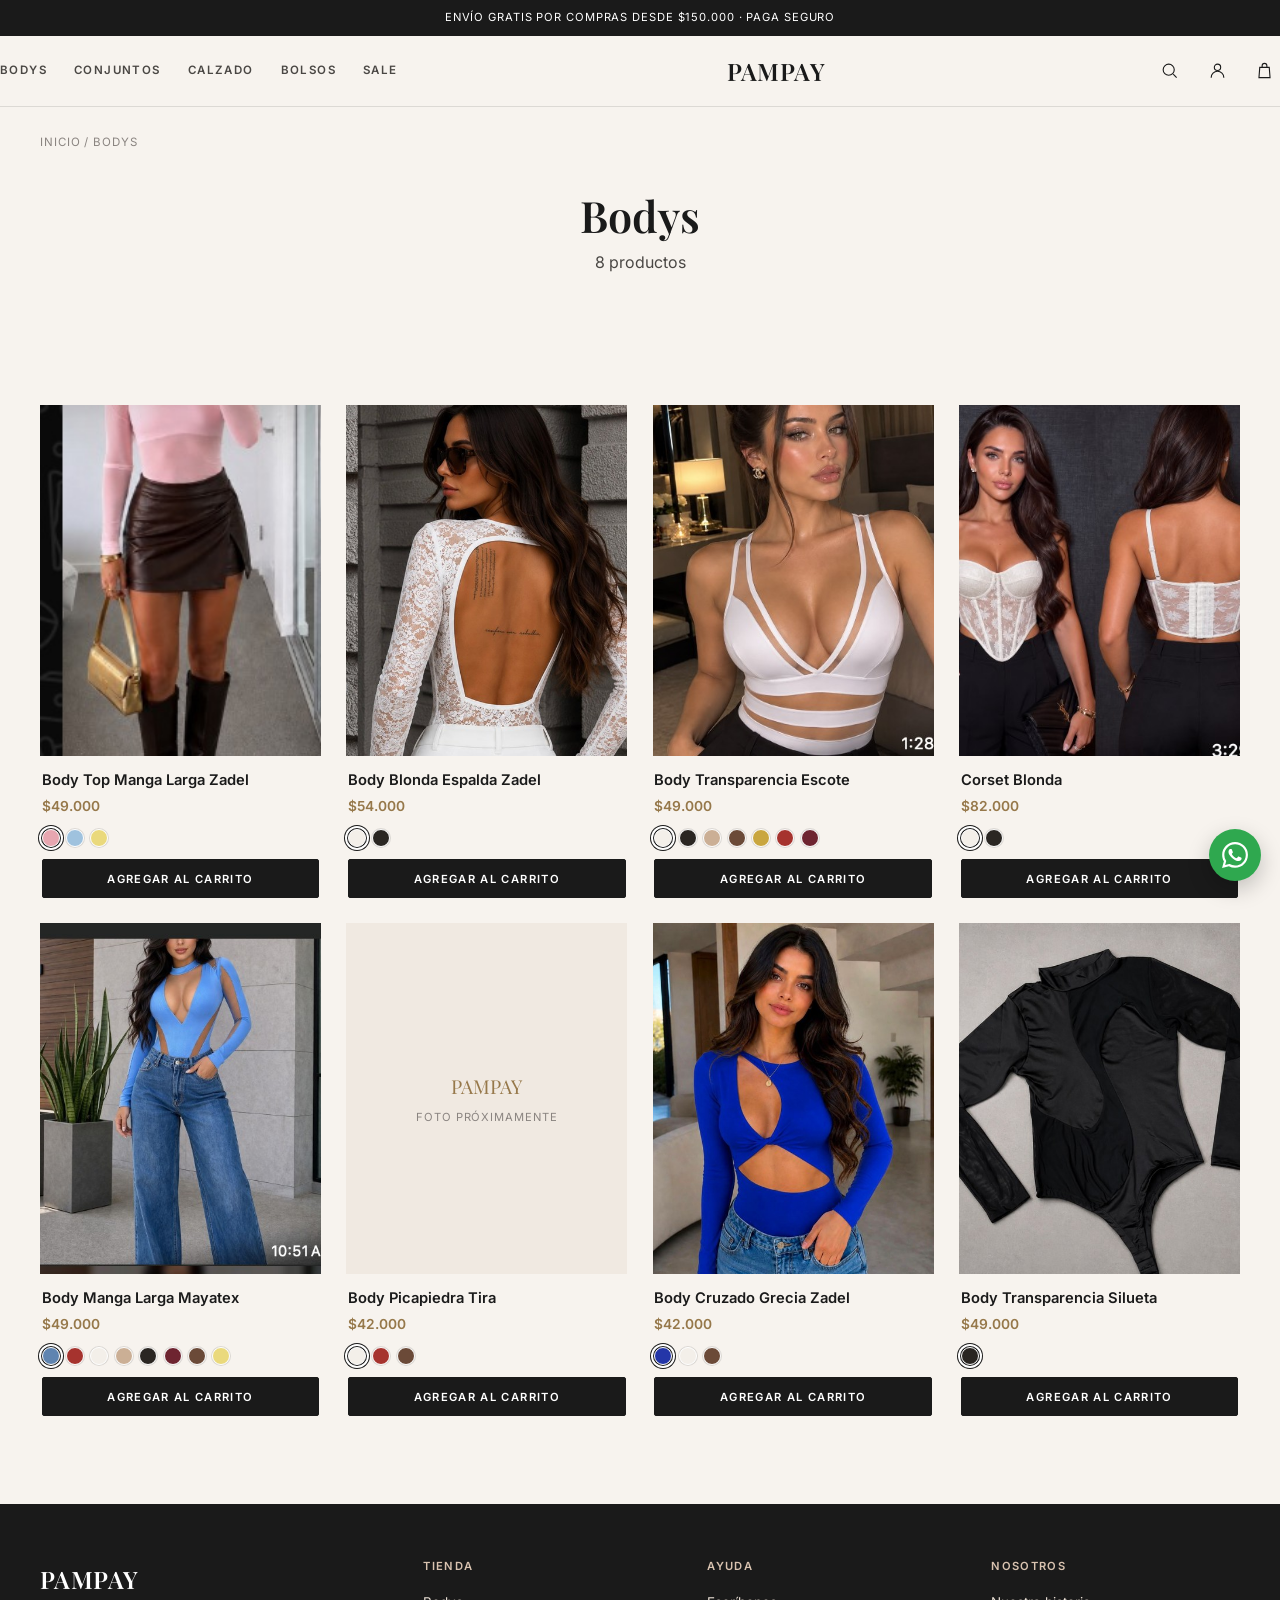
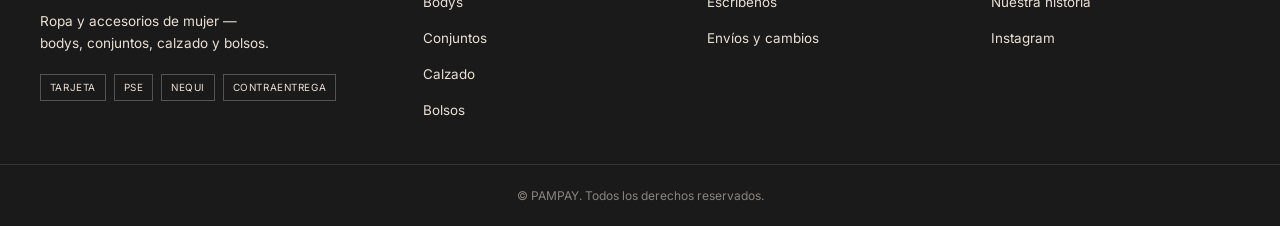
==== categoria.html @ c7ea90ad "Rediseño premium PAMPAY: cart, checkout, categorías y páginas de producto" ====
<!doctype html>
<html lang="es">
<head>
<meta charset="UTF-8">
<meta name="viewport" content="width=device-width, initial-scale=1.0">
<title>PAMPAY — Categoría</title>
<link rel="preconnect" href="https://fonts.googleapis.com">
<link rel="preconnect" href="https://fonts.gstatic.com" crossorigin>
<link rel="stylesheet" href="https://fonts.googleapis.com/css2?family=Playfair+Display:ital,wght@0,500;0,600;1,500;1,600&family=Inter:wght@400;500;600;700&display=swap">
<link rel="stylesheet" href="assets/css/style.css?v=3">
</head>
<body>
<svg style="display:none" aria-hidden="true">
  <symbol id="ic-whatsapp" viewBox="0 0 24 24"><path d="M17.472 14.382c-.297-.149-1.758-.867-2.03-.967-.273-.099-.471-.148-.67.15-.197.297-.767.966-.94 1.164-.173.199-.347.223-.644.075-.297-.15-1.255-.463-2.39-1.475-.883-.788-1.48-1.761-1.653-2.059-.173-.297-.018-.458.13-.606.134-.133.298-.347.446-.52.149-.174.198-.298.298-.497.099-.198.05-.371-.025-.52-.075-.149-.669-1.612-.916-2.207-.242-.579-.487-.5-.669-.51-.173-.008-.371-.01-.57-.01-.198 0-.52.074-.792.372-.272.297-1.04 1.016-1.04 2.479 0 1.462 1.065 2.875 1.213 3.074.149.198 2.096 3.2 5.077 4.487.709.306 1.262.489 1.694.625.712.227 1.36.195 1.871.118.571-.085 1.758-.719 2.006-1.413.248-.694.248-1.289.173-1.413-.074-.124-.272-.198-.57-.347m-5.421 7.403h-.004a9.87 9.87 0 01-5.031-1.378l-.361-.214-3.741.982.998-3.648-.235-.374a9.86 9.86 0 01-1.51-5.26c.001-5.45 4.436-9.884 9.888-9.884 2.64 0 5.122 1.03 6.988 2.898a9.825 9.825 0 012.893 6.994c-.003 5.45-4.437 9.884-9.885 9.884m8.413-18.297A11.815 11.815 0 0012.05 0C5.495 0 .16 5.335.157 11.892c0 2.096.547 4.142 1.588 5.945L.057 24l6.305-1.654a11.882 11.882 0 005.683 1.448h.005c6.554 0 11.89-5.335 11.893-11.893a11.821 11.821 0 00-3.48-8.413" fill="currentColor" stroke="none"/></symbol>
  <symbol id="ic-search" viewBox="0 0 24 24"><circle cx="11" cy="11" r="7"/><path d="M21 21l-4.3-4.3"/></symbol>
  <symbol id="ic-user" viewBox="0 0 24 24"><circle cx="12" cy="8" r="4"/><path d="M4 21c0-4.4 3.6-8 8-8s8 3.6 8 8"/></symbol>
  <symbol id="ic-bag" viewBox="0 0 24 24"><path d="M6 8h12l1 13H5L6 8z"/><path d="M9 8V6a3 3 0 016 0v2"/></symbol>
</svg>

<div class="announce"><p>Envío gratis por compras desde $150.000 · Paga seguro</p></div>

<header class="site">
  <div class="wrap topbar">
    <div class="side">
      <button class="menu-toggle" id="menuToggle" aria-label="Menú"><span></span><span></span><span></span></button>
      <nav class="links">
        <a href="categoria.html?cat=bodys" data-cat="bodys">Bodys</a>
        <a href="categoria.html?cat=conjuntos" data-cat="conjuntos">Conjuntos</a>
        <a href="categoria.html?cat=calzado" data-cat="calzado">Calzado</a>
        <a href="categoria.html?cat=bolsos" data-cat="bolsos">Bolsos</a>
        <a href="categoria.html?cat=sale" data-cat="sale">Sale</a>
      </nav>
    </div>
    <a class="brandmark" href="index.html">PAMPAY</a>
    <div class="side icons">
      <button class="icon-btn" id="searchToggle" aria-label="Buscar"><svg><use href="#ic-search"/></svg></button>
      <button class="icon-btn" id="accountBtn" aria-label="Cuenta"><svg><use href="#ic-user"/></svg></button>
      <button class="icon-btn" id="cartOpenBtn" aria-label="Carrito"><svg><use href="#ic-bag"/></svg><span class="cart-count" id="cartCount">0</span></button>
    </div>
  </div>
  <div class="wrap mobile-menu" id="mobileMenu">
    <a href="categoria.html?cat=bodys">Bodys</a>
    <a href="categoria.html?cat=conjuntos">Conjuntos</a>
    <a href="categoria.html?cat=calzado">Calzado</a>
    <a href="categoria.html?cat=bolsos">Bolsos</a>
    <a href="categoria.html?cat=sale">Sale</a>
  </div>
  <div class="wrap search-panel" id="searchPanel">
    <input type="text" id="searchInput" placeholder="Buscar productos…">
    <div class="search-results" id="searchResults"></div>
  </div>
</header>

<div class="wrap breadcrumb"><a href="index.html">Inicio</a> / <span id="crumbName">Categoría</span></div>

<div class="wrap cat-hero">
  <h1 id="catTitle">Categoría</h1>
  <p id="catSubtitle"></p>
</div>

<section id="catBody"><div class="wrap"><div class="product-grid" id="catProductGrid"></div></div></section>

<footer class="site">
  <div class="wrap foot-grid">
    <div class="foot-brand">
      <div class="brandmark">PAMPAY</div>
      <p>Ropa y accesorios de mujer — bodys, conjuntos, calzado y bolsos.</p>
      <div class="foot-payments"><span>Tarjeta</span><span>PSE</span><span>Nequi</span><span>Contraentrega</span></div>
    </div>
    <div><h4>Tienda</h4><ul>
      <li><a href="categoria.html?cat=bodys">Bodys</a></li>
      <li><a href="categoria.html?cat=conjuntos">Conjuntos</a></li>
      <li><a href="categoria.html?cat=calzado">Calzado</a></li>
      <li><a href="categoria.html?cat=bolsos">Bolsos</a></li>
    </ul></div>
    <div><h4>Ayuda</h4><ul>
      <li><a href="#" id="supportWaBtn" target="_blank" rel="noopener">Escríbenos</a></li>
      <li><a href="checkout.html">Envíos y cambios</a></li>
    </ul></div>
    <div><h4>Nosotros</h4><ul>
      <li><a href="#">Nuestra historia</a></li>
      <li><a href="https://instagram.com/pampay_col" target="_blank" rel="noopener">Instagram</a></li>
    </ul></div>
  </div>
  <div class="wrap foot-bottom">© PAMPAY. Todos los derechos reservados.</div>
</footer>

<a class="wa-float" id="waFloat" href="#" target="_blank" rel="noopener" aria-label="Escríbenos por WhatsApp">
  <svg viewBox="0 0 24 24" aria-hidden="true"><use href="#ic-whatsapp"/></svg>
</a>

<script src="assets/js/products.js?v=3"></script>
<script src="assets/js/cart.js?v=1"></script>
<script src="assets/js/render.js?v=1"></script>
<script src="assets/js/chrome.js?v=1"></script>
<script src="assets/js/category-page.js?v=1"></script>
</body>
</html>
---- assets/css/style.css ----
/* ============================================================
   PAMPAY — sistema de diseño premium/minimalista
   Paleta: crema / negro suave / nude / dorado. Mobile-first.
   ============================================================ */

:root{
  --cream:#F7F3EE;
  --cream-deep:#F0E9E1;
  --white:#FFFFFF;
  --ink:#1A1A1A;
  --ink-soft:#4A4744;
  --ink-faint:#8A8480;
  --nude:#D9C3B0;
  --nude-soft:#EAE0D5;
  --gold:#B8975A;
  --gold-deep:#96784A;
  --line:rgba(26,26,26,0.12);
  --line-soft:rgba(26,26,26,0.08);
  --danger:#8A3B2E;
  --radius:2px;
  --ease:cubic-bezier(.4,0,.2,1);
}

*{box-sizing:border-box;}
html{scroll-behavior:smooth;}
@media (prefers-reduced-motion: reduce){ html{scroll-behavior:auto;} }

body{
  margin:0; background:var(--cream); color:var(--ink);
  font-family:'Inter', -apple-system, BlinkMacSystemFont, 'Segoe UI', sans-serif;
  line-height:1.6; -webkit-font-smoothing:antialiased;
}
h1,h2,h3,h4{
  font-family:'Playfair Display', Georgia, serif; font-weight:600; margin:0;
  color:var(--ink); letter-spacing:0; line-height:1.15;
}
p{margin:0;}
a{color:inherit; text-decoration:none;}
img{max-width:100%; display:block;}
button{font-family:inherit;}
.wrap{max-width:1280px; margin:0 auto; padding:0 1.1rem;}
@media (min-width:768px){ .wrap{padding:0 2rem;} }
@media (min-width:1200px){ .wrap{padding:0 2.5rem;} }

.eyebrow, .uppercase{
  text-transform:uppercase; letter-spacing:.14em; font-size:.72rem; font-weight:600;
}

/* ---------- botones ---------- */
.btn{
  font-family:'Inter', sans-serif; font-weight:600; font-size:.78rem;
  text-transform:uppercase; letter-spacing:.12em;
  padding:.95rem 1.6rem; border-radius:var(--radius); border:1px solid var(--ink);
  cursor:pointer; display:inline-flex; align-items:center; justify-content:center; gap:.6rem;
  transition:background .3s var(--ease), color .3s var(--ease), border-color .3s var(--ease), opacity .3s var(--ease);
  background:transparent; color:var(--ink);
}
.btn.primary{background:var(--ink); color:var(--white);}
.btn.primary:hover{background:#000;}
.btn.gold{background:var(--gold); border-color:var(--gold); color:var(--white);}
.btn.gold:hover{background:var(--gold-deep); border-color:var(--gold-deep);}
.btn.ghost{background:transparent; color:var(--ink); border-color:var(--ink);}
.btn.ghost:hover{background:var(--ink); color:var(--white);}
.btn.on-dark{border-color:var(--white); color:var(--white);}
.btn.on-dark:hover{background:var(--white); color:var(--ink);}
.btn.block{width:100%;}
.btn.sm{padding:.7rem 1.1rem; font-size:.7rem;}
.btn:disabled{opacity:.45; cursor:not-allowed;}
.btn:disabled:hover{background:transparent; color:var(--ink);}

/* ============================================================
   Barra de anuncio
   ============================================================ */
.announce{background:var(--ink); color:var(--white); text-align:center; padding:.55rem 1rem;}
.announce p{font-size:.7rem; letter-spacing:.08em; text-transform:uppercase;}

/* ============================================================
   Header
   ============================================================ */
header.site{
  position:sticky; top:0; z-index:60; background:var(--cream);
  border-bottom:1px solid var(--line); transition:box-shadow .3s var(--ease);
}
header.site.scrolled{box-shadow:0 6px 20px rgba(26,26,26,0.06);}
.topbar{display:flex; align-items:center; justify-content:space-between; padding:1rem 0; gap:1rem; position:relative;}
.topbar .side{display:flex; align-items:center; gap:1.4rem; min-width:0;}
.topbar .side.icons{gap:1.1rem;}

.menu-toggle{display:flex; flex-direction:column; gap:5px; background:none; border:none; cursor:pointer; padding:.3rem;}
.menu-toggle span{width:22px; height:1.5px; background:var(--ink); display:block;}
@media (min-width:960px){ .menu-toggle{display:none;} }

nav.links{display:none; gap:1.7rem; align-items:center;}
nav.links a{font-size:.72rem; font-weight:600; text-transform:uppercase; letter-spacing:.12em; color:var(--ink-soft); padding:.3rem 0; border-bottom:1px solid transparent; transition:color .3s var(--ease), border-color .3s var(--ease);}
nav.links a:hover, nav.links a.active{color:var(--ink); border-color:var(--gold);}
@media (min-width:960px){ nav.links{display:flex;} }

.brandmark{font-family:'Playfair Display', serif; font-weight:600; font-size:1.5rem; letter-spacing:.02em; color:var(--ink); white-space:nowrap;}

.icon-btn{background:none; border:none; cursor:pointer; padding:.35rem; color:var(--ink); position:relative; display:inline-flex;}
.icon-btn svg{width:19px; height:19px; stroke:currentColor; fill:none; stroke-width:1.4;}
.cart-count{
  position:absolute; top:-4px; right:-6px; background:var(--gold); color:var(--white);
  font-size:.62rem; font-weight:700; width:16px; height:16px; border-radius:50%;
  display:flex; align-items:center; justify-content:center;
}

/* menú móvil desplegable */
.mobile-menu{display:none; flex-direction:column; padding:0 0 1.2rem; border-top:1px solid var(--line);}
.mobile-menu.open{display:flex;}
.mobile-menu a{padding:.85rem 0; font-size:.8rem; text-transform:uppercase; letter-spacing:.1em; font-weight:600; color:var(--ink-soft); border-bottom:1px solid var(--line-soft);}
@media (min-width:960px){ .mobile-menu{display:none !important;} }

/* buscador */
.search-panel{display:none; padding:1rem 0 1.3rem; border-top:1px solid var(--line);}
.search-panel.open{display:block;}
.search-panel input{
  width:100%; border:none; border-bottom:1px solid var(--ink); background:transparent;
  font-family:'Playfair Display', serif; font-size:1.3rem; padding:.5rem 0; outline:none; color:var(--ink);
}
.search-results{margin-top:1rem; display:grid; gap:.2rem; max-height:50vh; overflow:auto;}
.search-results a{display:flex; align-items:center; gap:.8rem; padding:.6rem .2rem; font-size:.85rem; color:var(--ink-soft);}
.search-results a:hover{color:var(--ink); background:var(--cream-deep);}
.search-results img{width:40px; height:50px; object-fit:cover;}
.search-empty{color:var(--ink-faint); font-size:.85rem; padding:.6rem .2rem;}

/* ============================================================
   Hero
   ============================================================ */
.hero{position:relative; height:88vh; min-height:440px; display:flex; align-items:center; justify-content:center; overflow:hidden; background:var(--ink);}
.hero img.hero-bg{position:absolute; inset:0; width:100%; height:100%; object-fit:cover; object-position:center 20%; opacity:.82;}
.hero::after{content:""; position:absolute; inset:0; background:linear-gradient(180deg, rgba(0,0,0,.15), rgba(0,0,0,.42));}
.hero-content{position:relative; z-index:1; text-align:center; color:var(--white); padding:0 1.2rem;}
.hero-content .eyebrow{color:var(--nude-soft); display:block; margin-bottom:1rem;}
.hero-content h1{font-size:clamp(2.4rem,7vw,4.6rem); color:var(--white); max-width:16ch; margin:0 auto;}
.hero-content .btn{margin-top:2rem;}

/* ============================================================
   Secciones genéricas
   ============================================================ */
section{padding:clamp(3.2rem,7vw,5.5rem) 0;}
.sec-head{text-align:center; max-width:44ch; margin:0 auto 2.6rem;}
.sec-head .eyebrow{color:var(--gold); display:block; margin-bottom:.6rem;}
.sec-head h2{font-size:clamp(1.7rem,3.4vw,2.5rem);}
.sec-head p{color:var(--ink-soft); margin-top:.8rem; font-size:.95rem;}

/* ---------- categorías ---------- */
.cat-grid{display:grid; grid-template-columns:1fr 1fr; gap:.9rem;}
@media (min-width:768px){ .cat-grid{grid-template-columns:repeat(4,1fr); gap:1.2rem;} }
.cat-card{position:relative; aspect-ratio:3/4; overflow:hidden; background:var(--nude-soft); display:block;}
.cat-card img{width:100%; height:100%; object-fit:cover; transition:transform .5s var(--ease);}
.cat-card:hover img{transform:scale(1.06);}
.cat-card .cat-label{
  position:absolute; top:1.1rem; left:1.1rem; color:var(--white); font-family:'Playfair Display', serif;
  font-size:1.15rem; text-shadow:0 2px 10px rgba(0,0,0,.35);
}
.cat-card.soon{background:var(--cream-deep);}
.cat-card.soon .cat-label{color:var(--ink); text-shadow:none;}
.cat-card .soon-badge{
  position:absolute; inset:0; display:flex; align-items:center; justify-content:center;
  background:rgba(247,243,238,.55); color:var(--ink-soft); font-size:.68rem; letter-spacing:.12em; text-transform:uppercase;
}
.cat-card.soon .soon-badge{background:transparent;}

/* ---------- carrusel productos ---------- */
.carousel-wrap{position:relative; margin-top:2.6rem;}
.carousel{display:flex; gap:1.1rem; overflow-x:auto; scroll-snap-type:x mandatory; padding-bottom:.5rem; scrollbar-width:none;}
.carousel::-webkit-scrollbar{display:none;}
.carousel .product-card{flex:0 0 62%; scroll-snap-align:start;}
@media (min-width:640px){ .carousel .product-card{flex-basis:38%;} }
@media (min-width:960px){ .carousel .product-card{flex-basis:23%;} }
.carousel-nav{display:none;}
@media (min-width:768px){
  .carousel-nav{display:flex; gap:.5rem; justify-content:flex-end; margin-bottom:1rem;}
  .carousel-nav button{width:38px; height:38px; border:1px solid var(--ink); background:var(--cream); cursor:pointer; display:flex; align-items:center; justify-content:center; transition:background .3s var(--ease), color .3s var(--ease);}
  .carousel-nav button:hover{background:var(--ink); color:var(--white);}
  .carousel-nav svg{width:16px; height:16px; stroke:currentColor; fill:none; stroke-width:1.6;}
}

/* ---------- product grid (categoría / bestsellers) ---------- */
.product-grid{display:grid; grid-template-columns:repeat(2,1fr); gap:1.4rem 1rem; margin-top:2.6rem;}
@media (min-width:768px){ .product-grid{grid-template-columns:repeat(4,1fr); gap:1.6rem;} }

/* ---------- product card ---------- */
.product-card{display:block;}
.product-media{display:block; position:relative; aspect-ratio:4/5; overflow:hidden; background:var(--nude-soft);}
.product-media img{position:absolute; inset:0; width:100%; height:100%; object-fit:cover; transition:opacity .35s var(--ease);}
.product-media img.img-2{opacity:0;}
.product-card:hover .product-media img.img-1{opacity:0;}
.product-card:hover .product-media img.img-2{opacity:1;}
.product-photo.placeholder{position:absolute; inset:0; display:flex; flex-direction:column; align-items:center; justify-content:center; gap:.4rem; color:var(--ink-faint); background:var(--cream-deep);}
.product-photo.placeholder span{font-family:'Playfair Display', serif; font-size:1.2rem; color:var(--gold-deep);}
.product-photo.placeholder small{font-size:.7rem; text-transform:uppercase; letter-spacing:.08em;}
.product-tag{
  position:absolute; top:.7rem; left:.7rem; background:var(--ink); color:var(--white);
  font-size:.62rem; text-transform:uppercase; letter-spacing:.1em; padding:.32rem .6rem;
}
.product-body{padding:.9rem .1rem 0;}
.product-body h3{font-size:.92rem; font-weight:600; line-height:1.35; font-family:'Inter',sans-serif;}
.product-price{font-size:.86rem; color:var(--gold-deep); margin-top:.3rem; font-weight:600;}
.product-detail{font-size:.78rem; color:var(--ink-soft); margin-top:.35rem; min-height:2.1rem;}
.swatch-row{display:flex; gap:.4rem; margin-top:.7rem; flex-wrap:wrap;}
.swatch{width:18px; height:18px; border-radius:50%; border:1px solid var(--white); box-shadow:0 0 0 1px var(--line); cursor:pointer; padding:0; transition:box-shadow .2s var(--ease);}
.swatch:hover{box-shadow:0 0 0 1px var(--ink);}
.swatch.active{box-shadow:0 0 0 1px var(--ink), 0 0 0 3px var(--white), 0 0 0 4px var(--ink);}
.product-cta{margin-top:.8rem; width:100%;}

/* ---------- banner editorial ---------- */
.editorial{position:relative; height:60vh; min-height:320px; display:flex; align-items:center; justify-content:center; overflow:hidden;}
.editorial img{position:absolute; inset:0; width:100%; height:100%; object-fit:cover;}
.editorial::after{content:""; position:absolute; inset:0; background:rgba(26,26,26,.32);}
.editorial blockquote{position:relative; z-index:1; color:var(--white); font-family:'Playfair Display', serif; font-size:clamp(1.4rem,4vw,2.4rem); text-align:center; max-width:22ch; margin:0 auto; padding:0 1.2rem; font-style:italic;}

/* ---------- arma tu outfit ---------- */
.outfit{display:grid; grid-template-columns:1fr; gap:1.6rem; align-items:center; margin-top:2.6rem;}
@media (min-width:860px){ .outfit{grid-template-columns:1fr 1fr; gap:3rem;} }
.outfit-photo{aspect-ratio:4/5; overflow:hidden; background:var(--nude-soft);}
.outfit-photo img{width:100%; height:100%; object-fit:cover;}
.outfit-items{display:grid; gap:1rem;}
.outfit-item{display:flex; gap:1rem; align-items:center; border:1px solid var(--line); padding:.9rem;}
.outfit-item img{width:56px; height:70px; object-fit:cover; background:var(--cream-deep);}
.outfit-item .oi-name{font-size:.85rem; font-weight:600;}
.outfit-item .oi-price{font-size:.8rem; color:var(--gold-deep); margin-top:.2rem;}
.outfit-item.soon{opacity:.55;}
.outfit-item .oi-soon{font-size:.65rem; text-transform:uppercase; letter-spacing:.1em; color:var(--ink-faint); margin-top:.2rem;}

/* ---------- beneficios ---------- */
.benefits{display:grid; grid-template-columns:1fr 1fr; gap:1.6rem; text-align:center;}
@media (min-width:768px){ .benefits{grid-template-columns:repeat(4,1fr);} }
.benefit{padding:0 .5rem;}
.benefit svg{width:30px; height:30px; stroke:var(--gold); fill:none; stroke-width:1.2; margin-bottom:.9rem;}
.benefit h4{font-family:'Inter',sans-serif; font-size:.78rem; text-transform:uppercase; letter-spacing:.08em; font-weight:600;}
.benefit p{font-size:.78rem; color:var(--ink-soft); margin-top:.4rem;}

/* ---------- instagram ---------- */
.insta-head{display:flex; flex-direction:column; align-items:center; gap:.4rem; text-align:center; margin-bottom:2rem;}
.insta-grid{display:grid; grid-template-columns:repeat(3,1fr); gap:.4rem;}
@media (min-width:768px){ .insta-grid{grid-template-columns:repeat(6,1fr);} }
.insta-grid a{position:relative; aspect-ratio:1/1; overflow:hidden; display:block;}
.insta-grid img{width:100%; height:100%; object-fit:cover; transition:transform .4s var(--ease);}
.insta-grid a:hover img{transform:scale(1.07);}

/* ---------- newsletter ---------- */
.newsletter{background:var(--nude-soft);}
.newsletter-inner{text-align:center; max-width:34rem; margin:0 auto;}
.newsletter-inner h2{font-size:clamp(1.5rem,3vw,2.1rem);}
.newsletter-inner p{color:var(--ink-soft); margin-top:.7rem; font-size:.92rem;}
.newsletter-form{display:flex; flex-direction:column; gap:.7rem; margin-top:1.6rem;}
@media (min-width:560px){ .newsletter-form{flex-direction:row;} }
.newsletter-form input{
  flex:1; border:1px solid var(--ink); background:var(--cream); padding:.9rem 1.1rem;
  font-size:.85rem; font-family:'Inter',sans-serif; outline:none;
}
.newsletter-note{font-size:.7rem; color:var(--ink-faint); margin-top:.9rem;}

/* ============================================================
   Footer
   ============================================================ */
footer.site{background:var(--ink); color:var(--nude-soft); padding:3.5rem 0 0;}
.foot-grid{display:grid; grid-template-columns:1fr 1fr; gap:2.2rem;}
@media (min-width:768px){ .foot-grid{grid-template-columns:1.4fr repeat(3,1fr);} }
.foot-brand .brandmark{color:var(--white);}
.foot-brand p{color:var(--nude-soft); margin-top:.8rem; font-size:.85rem; max-width:26ch;}
footer.site h4{font-size:.7rem; text-transform:uppercase; letter-spacing:.12em; color:var(--nude); margin-bottom:1rem; font-weight:600; font-family:'Inter',sans-serif;}
footer.site ul{list-style:none; padding:0; margin:0; display:grid; gap:.65rem;}
footer.site ul a{color:var(--nude-soft); font-size:.84rem;}
footer.site ul a:hover{color:var(--white);}
.foot-payments{display:flex; gap:.5rem; margin-top:1.2rem; flex-wrap:wrap;}
.foot-payments span{border:1px solid rgba(255,255,255,.25); color:var(--nude-soft); font-size:.62rem; letter-spacing:.06em; padding:.3rem .55rem; text-transform:uppercase;}
.foot-bottom{margin-top:2.6rem; padding:1.3rem 0; border-top:1px solid rgba(255,255,255,.12); font-size:.75rem; color:var(--ink-faint); text-align:center;}

/* ============================================================
   Carrito (drawer)
   ============================================================ */
.cart-overlay{position:fixed; inset:0; background:rgba(26,26,26,.4); z-index:90; opacity:0; pointer-events:none; transition:opacity .3s var(--ease);}
.cart-overlay.open{opacity:1; pointer-events:auto;}
.cart-drawer{
  position:fixed; top:0; right:0; height:100%; width:min(420px,92vw); background:var(--cream);
  z-index:91; transform:translateX(100%); transition:transform .35s var(--ease);
  display:flex; flex-direction:column;
}
.cart-drawer.open{transform:translateX(0);}
.cart-head{display:flex; align-items:center; justify-content:space-between; padding:1.3rem 1.4rem; border-bottom:1px solid var(--line);}
.cart-head h3{font-size:1.1rem;}
.cart-close{background:none; border:none; cursor:pointer; font-size:1.3rem; line-height:1; color:var(--ink);}
.cart-items{flex:1; overflow-y:auto; padding:1rem 1.4rem;}
.cart-empty{color:var(--ink-faint); font-size:.88rem; text-align:center; padding:3rem 1rem;}
.cart-line{display:flex; gap:.9rem; padding:1rem 0; border-bottom:1px solid var(--line-soft);}
.cart-line img{width:64px; height:80px; object-fit:cover; background:var(--nude-soft);}
.cart-line .cl-name{font-size:.85rem; font-weight:600;}
.cart-line .cl-meta{font-size:.75rem; color:var(--ink-soft); margin-top:.2rem;}
.cart-line .cl-price{font-size:.82rem; color:var(--gold-deep); margin-top:.4rem;}
.qty-stepper{display:inline-flex; align-items:center; border:1px solid var(--line); margin-top:.5rem;}
.qty-stepper button{width:26px; height:26px; background:none; border:none; cursor:pointer; font-size:.9rem;}
.qty-stepper span{min-width:22px; text-align:center; font-size:.8rem;}
.cl-remove{background:none; border:none; color:var(--ink-faint); font-size:.72rem; text-decoration:underline; cursor:pointer; margin-top:.5rem; padding:0;}
.cart-foot{border-top:1px solid var(--line); padding:1.2rem 1.4rem 1.5rem;}
.cart-subtotal{display:flex; justify-content:space-between; font-size:.92rem; font-weight:600; margin-bottom:1rem;}

/* ============================================================
   Página de categoría
   ============================================================ */
.cat-hero{text-align:center; padding:2.5rem 0 0;}
.cat-hero h1{font-size:clamp(1.9rem,4vw,2.7rem);}
.cat-hero p{color:var(--ink-soft); margin-top:.6rem;}
.coming-soon{text-align:center; padding:5rem 1rem; max-width:36rem; margin:0 auto;}
.coming-soon h2{font-size:clamp(1.6rem,3.5vw,2.2rem);}
.coming-soon p{color:var(--ink-soft); margin-top:1rem;}
.coming-soon .btn{margin-top:1.8rem;}
.breadcrumb{font-size:.72rem; text-transform:uppercase; letter-spacing:.08em; color:var(--ink-faint); padding-top:1.6rem;}
.breadcrumb a{color:var(--ink-faint);}
.breadcrumb a:hover{color:var(--ink);}

/* ============================================================
   Página de producto
   ============================================================ */
.pdp{display:grid; grid-template-columns:1fr; gap:2.2rem; padding-top:1.6rem;}
@media (min-width:900px){ .pdp{grid-template-columns:1.15fr 1fr; gap:3.5rem;} }
.pdp-gallery-main{aspect-ratio:4/5; background:var(--nude-soft); overflow:hidden;}
.pdp-gallery-main img{width:100%; height:100%; object-fit:cover;}
.pdp-thumbs{display:flex; gap:.6rem; margin-top:.7rem; overflow-x:auto;}
.pdp-thumbs button{width:64px; height:80px; flex:0 0 auto; padding:0; border:1px solid var(--line); background:var(--nude-soft); cursor:pointer; overflow:hidden;}
.pdp-thumbs button.active{border-color:var(--ink);}
.pdp-thumbs img{width:100%; height:100%; object-fit:cover;}

.pdp-info .pdp-name{font-size:clamp(1.5rem,3vw,2rem);}
.pdp-info .pdp-price{font-size:1.1rem; color:var(--gold-deep); font-weight:600; margin-top:.6rem;}
.pdp-block{margin-top:1.7rem;}
.pdp-block .lbl{font-size:.72rem; text-transform:uppercase; letter-spacing:.1em; color:var(--ink-soft); margin-bottom:.7rem; display:flex; justify-content:space-between; align-items:center;}
.pdp-block .lbl button{background:none; border:none; text-decoration:underline; cursor:pointer; font-size:.72rem; color:var(--ink-soft); text-transform:none; letter-spacing:0;}
.size-row{display:flex; gap:.6rem; flex-wrap:wrap;}
.size-pill{border:1px solid var(--ink); padding:.6rem 1.1rem; font-size:.78rem; background:transparent; cursor:pointer; transition:background .2s var(--ease), color .2s var(--ease);}
.size-pill.active{background:var(--ink); color:var(--white);}
.pdp-addcart{margin-top:2rem;}
.pdp-note{font-size:.75rem; color:var(--ink-faint); margin-top:.8rem; text-align:center;}

.accordion{border-top:1px solid var(--line); margin-top:2.2rem;}
.acc-item{border-bottom:1px solid var(--line);}
.acc-head{width:100%; display:flex; justify-content:space-between; align-items:center; padding:1.1rem 0; background:none; border:none; cursor:pointer; text-align:left; font-size:.85rem; font-weight:600;}
.acc-head .plus{font-size:1.1rem; transition:transform .3s var(--ease);}
.acc-item.open .acc-head .plus{transform:rotate(45deg);}
.acc-body{max-height:0; overflow:hidden; transition:max-height .3s var(--ease);}
.acc-item.open .acc-body{max-height:400px;}
.acc-body p{padding:0 0 1.1rem; font-size:.85rem; color:var(--ink-soft); line-height:1.7;}

/* modal guía de tallas */
.modal-overlay{position:fixed; inset:0; background:rgba(26,26,26,.5); z-index:95; display:none; align-items:center; justify-content:center; padding:1.2rem;}
.modal-overlay.open{display:flex;}
.modal-box{background:var(--cream); max-width:480px; width:100%; padding:2rem; max-height:85vh; overflow-y:auto;}
.modal-box h3{font-size:1.3rem; margin-bottom:.4rem;}
.modal-box .modal-note{font-size:.8rem; color:var(--ink-soft); margin-bottom:1.2rem;}
.size-table{width:100%; border-collapse:collapse; font-size:.82rem;}
.size-table th, .size-table td{border:1px solid var(--line); padding:.55rem .6rem; text-align:center;}
.size-table th{background:var(--cream-deep); font-weight:600;}
.modal-close-btn{margin-top:1.5rem;}

.related-grid{margin-top:1.5rem;}

/* ============================================================
   Checkout
   ============================================================ */
.checkout-grid{display:grid; grid-template-columns:1fr; gap:2.4rem; padding-top:2rem;}
@media (min-width:900px){ .checkout-grid{grid-template-columns:1fr .8fr;} }
.co-form label{display:block; font-size:.72rem; text-transform:uppercase; letter-spacing:.08em; color:var(--ink-soft); margin-bottom:.4rem; margin-top:1.1rem;}
.co-form input, .co-form select{
  width:100%; border:1px solid var(--line); background:var(--white); padding:.85rem .9rem; font-size:.9rem; font-family:'Inter',sans-serif; outline:none;
}
.co-form input:focus, .co-form select:focus{border-color:var(--ink);}
.co-row{display:grid; grid-template-columns:1fr 1fr; gap:1rem;}
.co-summary{background:var(--white); border:1px solid var(--line); padding:1.6rem;}
.co-line{display:flex; gap:.8rem; padding:.8rem 0; border-bottom:1px solid var(--line-soft);}
.co-line img{width:52px; height:65px; object-fit:cover;}
.co-line .cl-name{font-size:.82rem; font-weight:600;}
.co-line .cl-meta{font-size:.72rem; color:var(--ink-soft);}
.co-totals{margin-top:1.1rem; font-size:.85rem; display:grid; gap:.5rem;}
.co-totals .row{display:flex; justify-content:space-between;}
.co-totals .grand{font-weight:700; font-size:1rem; border-top:1px solid var(--line); padding-top:.7rem; margin-top:.3rem;}
.co-empty{text-align:center; padding:4rem 1rem; color:var(--ink-soft);}

/* ---------- floating whatsapp (soporte) ---------- */
.wa-float{
  position:fixed; right:1.2rem; bottom:1.2rem; z-index:50;
  width:52px; height:52px; border-radius:50%;
  background:#2FA84F; color:#fff;
  display:flex; align-items:center; justify-content:center;
  box-shadow:0 8px 22px rgba(0,0,0,.22);
  transition:transform .2s var(--ease);
}
.wa-float:hover{transform:translateY(-2px) scale(1.05);}
.wa-float svg{width:26px; height:26px; fill:currentColor;}

.toast{
  position:fixed; bottom:1.4rem; left:50%; transform:translate(-50%,10px); background:var(--ink); color:var(--white);
  padding:.85rem 1.3rem; font-size:.82rem; z-index:96; opacity:0; pointer-events:none; transition:opacity .3s var(--ease), transform .3s var(--ease);
}
.toast.show{opacity:1; transform:translate(-50%,0);}
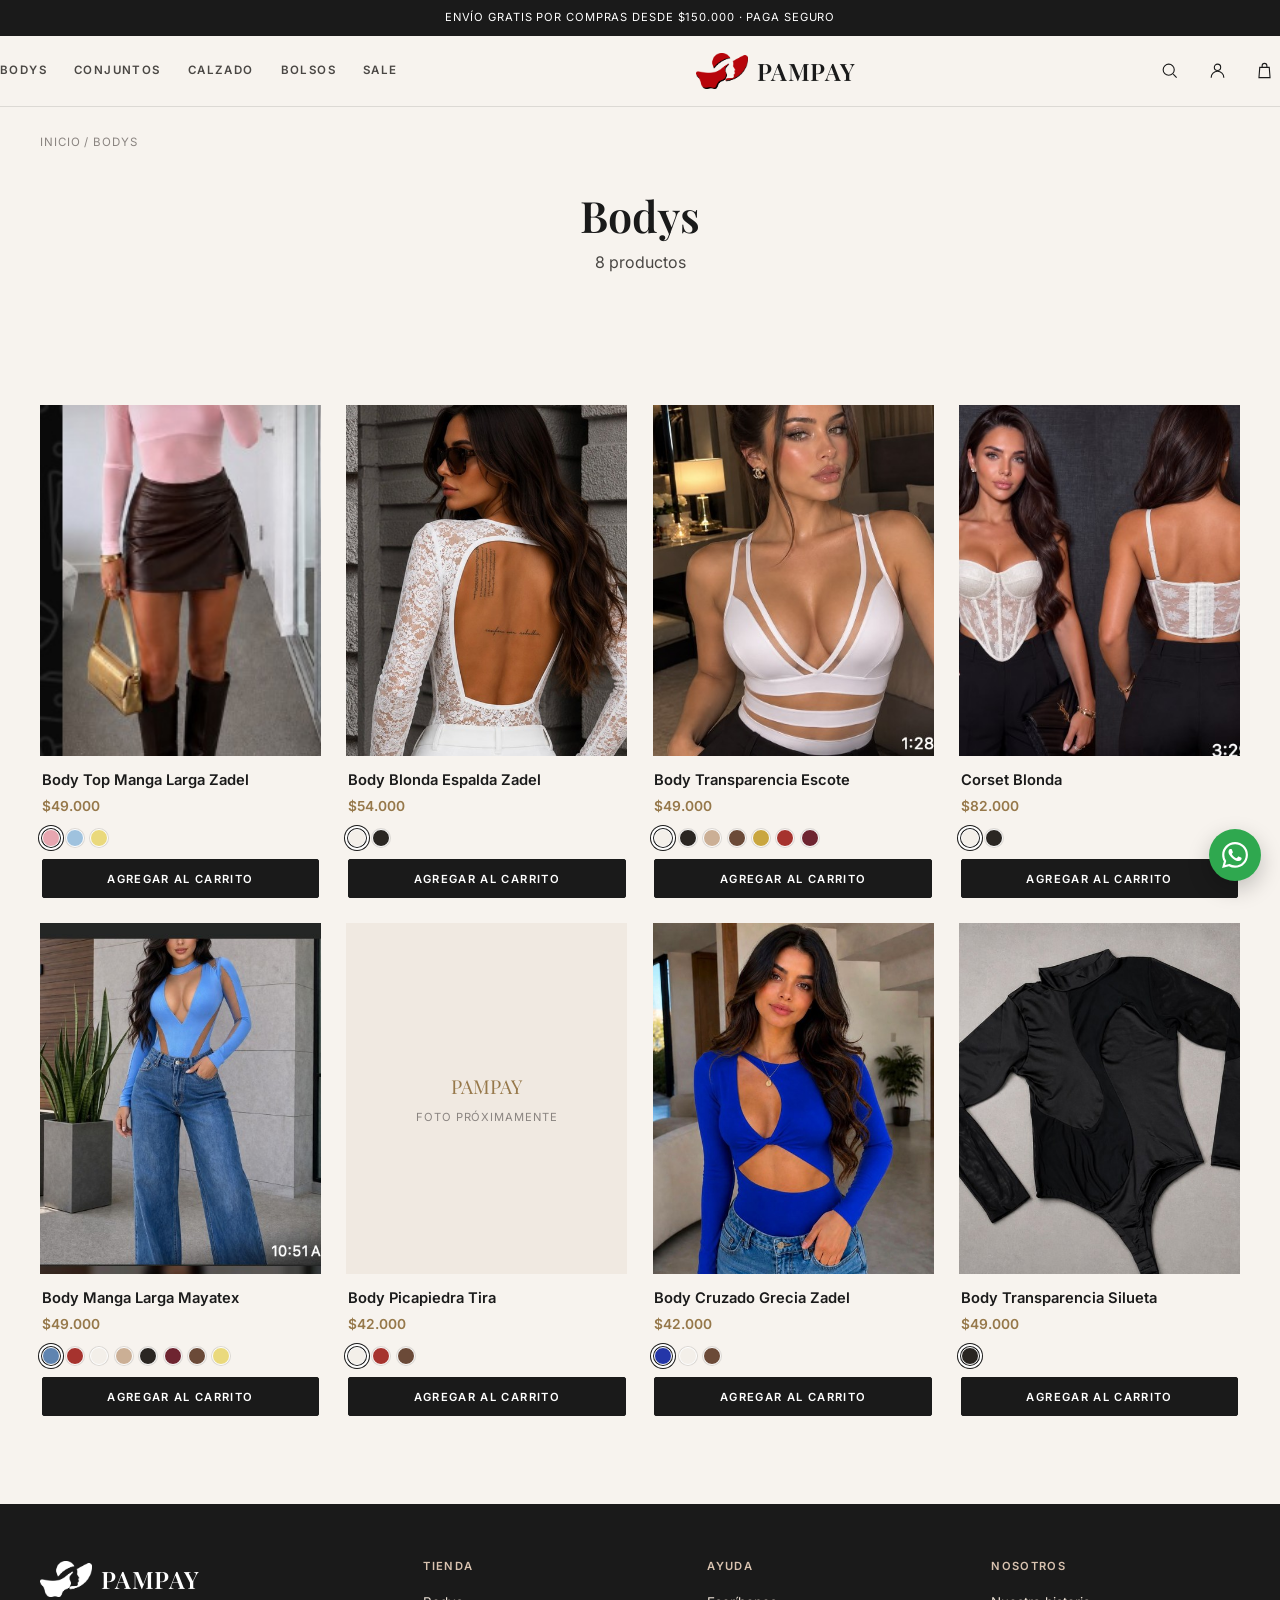
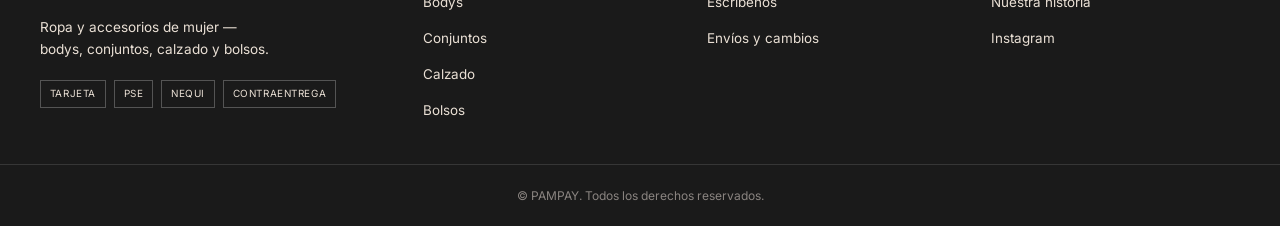
==== commit aa2e59f7: "Agregar logo real (silueta con sombrero) al header, footer y favicon" ====
--- a/categoria.html
+++ b/categoria.html
@@ -8,6 +8,7 @@
 <link rel="preconnect" href="https://fonts.gstatic.com" crossorigin>
 <link rel="stylesheet" href="https://fonts.googleapis.com/css2?family=Playfair+Display:ital,wght@0,500;0,600;1,500;1,600&family=Inter:wght@400;500;600;700&display=swap">
 <link rel="stylesheet" href="assets/css/style.css?v=3">
+<link rel="icon" type="image/png" href="assets/img/logo.png">
 </head>
 <body>
 <svg style="display:none" aria-hidden="true">
@@ -31,7 +32,7 @@
         <a href="categoria.html?cat=sale" data-cat="sale">Sale</a>
       </nav>
     </div>
-    <a class="brandmark" href="index.html">PAMPAY</a>
+    <a class="brandmark" href="index.html"><img class="brand-icon" src="assets/img/logo.png" alt="">PAMPAY</a>
     <div class="side icons">
       <button class="icon-btn" id="searchToggle" aria-label="Buscar"><svg><use href="#ic-search"/></svg></button>
       <button class="icon-btn" id="accountBtn" aria-label="Cuenta"><svg><use href="#ic-user"/></svg></button>
@@ -63,7 +64,7 @@
 <footer class="site">
   <div class="wrap foot-grid">
     <div class="foot-brand">
-      <div class="brandmark">PAMPAY</div>
+      <div class="brandmark"><img class="brand-icon" src="assets/img/logo.png" alt="">PAMPAY</div>
       <p>Ropa y accesorios de mujer — bodys, conjuntos, calzado y bolsos.</p>
       <div class="foot-payments"><span>Tarjeta</span><span>PSE</span><span>Nequi</span><span>Contraentrega</span></div>
     </div>
--- a/assets/css/style.css
+++ b/assets/css/style.css
@@ -95,7 +95,10 @@
 nav.links a:hover, nav.links a.active{color:var(--ink); border-color:var(--gold);}
 @media (min-width:960px){ nav.links{display:flex;} }
 
-.brandmark{font-family:'Playfair Display', serif; font-weight:600; font-size:1.5rem; letter-spacing:.02em; color:var(--ink); white-space:nowrap;}
+.brandmark{display:inline-flex; align-items:center; gap:.55rem; font-family:'Playfair Display', serif; font-weight:600; font-size:1.5rem; letter-spacing:.02em; color:var(--ink); white-space:nowrap;}
+.brandmark .brand-icon{height:30px; width:auto; display:block;}
+@media (min-width:768px){ .brandmark .brand-icon{height:36px;} }
+footer.site .brandmark .brand-icon{filter:brightness(0) invert(1);}
 
 .icon-btn{background:none; border:none; cursor:pointer; padding:.35rem; color:var(--ink); position:relative; display:inline-flex;}
 .icon-btn svg{width:19px; height:19px; stroke:currentColor; fill:none; stroke-width:1.4;}
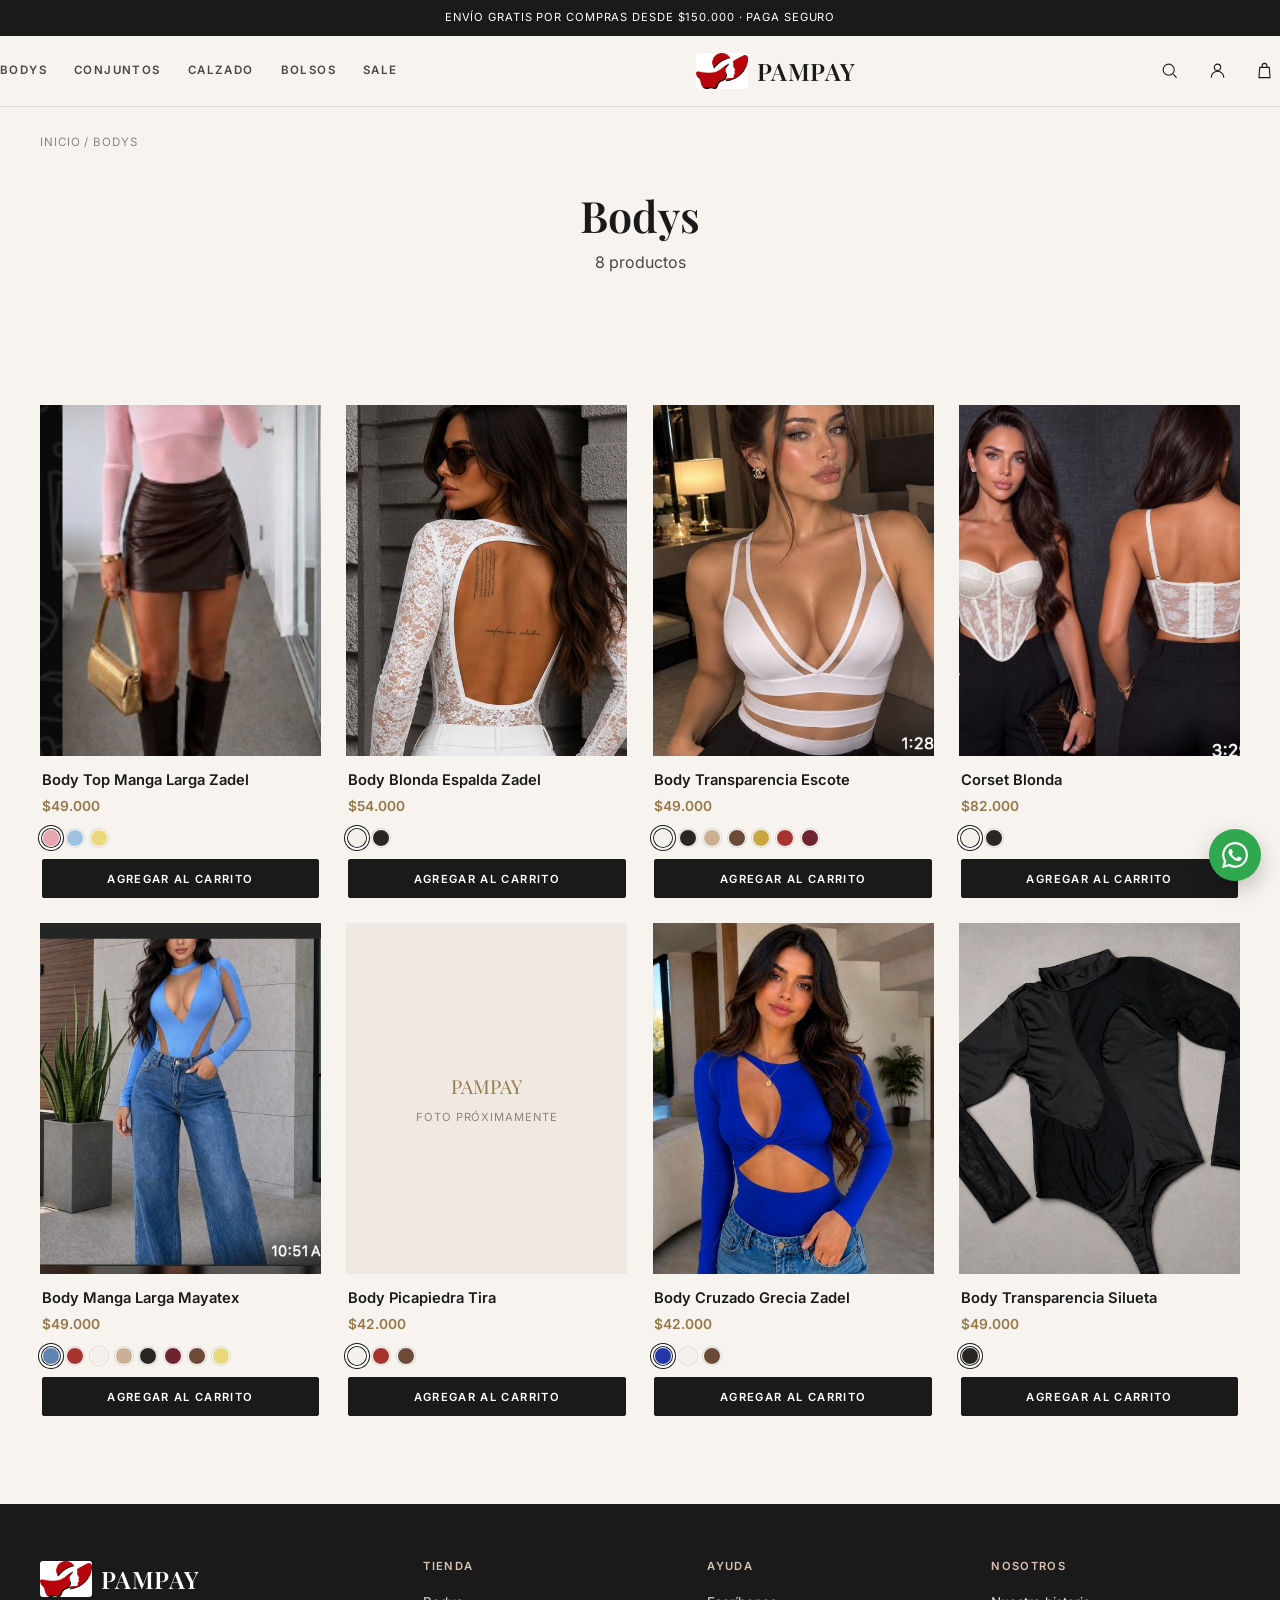
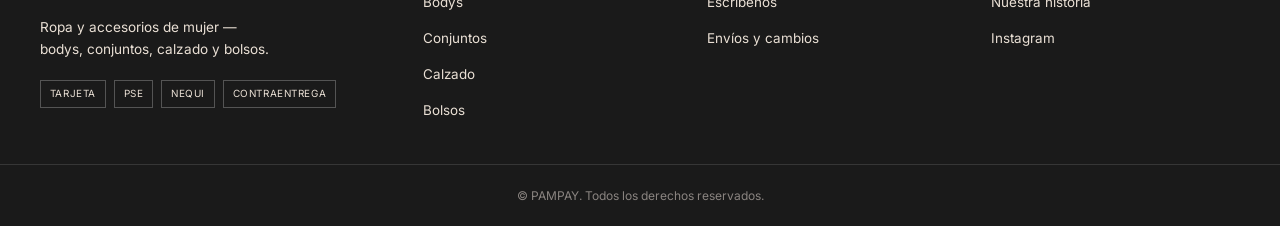
==== commit 38ec1d31: "Favicon cuadrado del logo + nueva foto de portada del hero" ====
--- a/categoria.html
+++ b/categoria.html
@@ -8,7 +8,9 @@
 <link rel="preconnect" href="https://fonts.gstatic.com" crossorigin>
 <link rel="stylesheet" href="https://fonts.googleapis.com/css2?family=Playfair+Display:ital,wght@0,500;0,600;1,500;1,600&family=Inter:wght@400;500;600;700&display=swap">
 <link rel="stylesheet" href="assets/css/style.css?v=3">
-<link rel="icon" type="image/png" href="assets/img/logo.png">
+<link rel="icon" type="image/png" sizes="32x32" href="assets/img/favicon-32.png">
+<link rel="icon" type="image/png" sizes="192x192" href="assets/img/favicon-192.png">
+<link rel="apple-touch-icon" sizes="180x180" href="assets/img/apple-touch-icon.png">
 </head>
 <body>
 <svg style="display:none" aria-hidden="true">
--- a/assets/css/style.css
+++ b/assets/css/style.css
@@ -96,9 +96,8 @@
 @media (min-width:960px){ nav.links{display:flex;} }
 
 .brandmark{display:inline-flex; align-items:center; gap:.55rem; font-family:'Playfair Display', serif; font-weight:600; font-size:1.5rem; letter-spacing:.02em; color:var(--ink); white-space:nowrap;}
-.brandmark .brand-icon{height:30px; width:auto; display:block;}
+.brandmark .brand-icon{height:30px; width:auto; display:block; border-radius:3px;}
 @media (min-width:768px){ .brandmark .brand-icon{height:36px;} }
-footer.site .brandmark .brand-icon{filter:brightness(0) invert(1);}
 
 .icon-btn{background:none; border:none; cursor:pointer; padding:.35rem; color:var(--ink); position:relative; display:inline-flex;}
 .icon-btn svg{width:19px; height:19px; stroke:currentColor; fill:none; stroke-width:1.4;}
